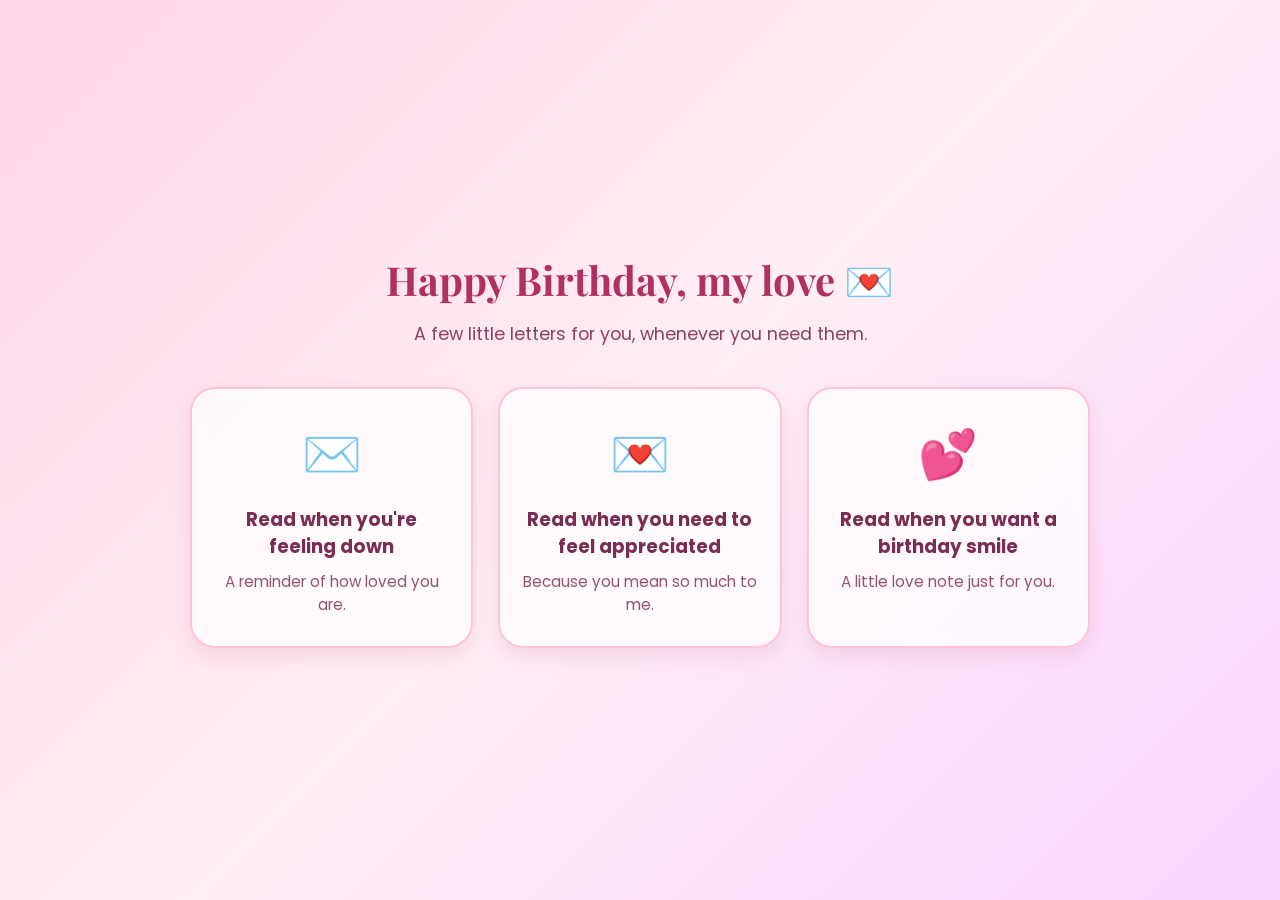
==== index.html @ e9e28c51 "lol" ====
<!DOCTYPE html>
<html lang="en">
<head>
  <meta charset="UTF-8" />
  <meta name="viewport" content="width=device-width, initial-scale=1.0" />
  <title>Happy Birthday My Love</title>
  <link rel="stylesheet" href="css/styles.css" />
</head>
<body>
  <div class="hearts"></div>

  <main class="container">
    <h1>Happy Birthday, my love 💌</h1>
    <p class="subtitle">A few little letters for you, whenever you need them.</p>

    <div class="envelope-grid">
      <a href="letter1.html" class="envelope-card">
        <div class="envelope-icon">✉️</div>
        <h2>Read when you're feeling down</h2>
        <p>A reminder of how loved you are.</p>
      </a>

      <a href="letter2.html" class="envelope-card">
        <div class="envelope-icon">💌</div>
        <h2>Read when you need to feel appreciated</h2>
        <p>Because you mean so much to me.</p>
      </a>

      <a href="letter3.html" class="envelope-card">
        <div class="envelope-icon">💕</div>
        <h2>Read when you want a birthday smile</h2>
        <p>A little love note just for you.</p>
      </a>
    </div>
  </main>
</body>
</html>
---- css/styles.css ----
@import url('https://fonts.googleapis.com/css2?family=Playfair+Display:wght@600;700&family=Poppins:wght@300;400;500;600&display=swap');

* {
  margin: 0;
  padding: 0;
  box-sizing: border-box;
}

body {
  font-family: 'Poppins', sans-serif;
  min-height: 100vh;
  background: linear-gradient(135deg, #ffd6e8, #ffeef5, #f9d6ff);
  color: #7a2c52;
}

.container,
.letter-page {
  min-height: 100vh;
  display: flex;
  flex-direction: column;
  justify-content: center;
  padding: 40px 20px;
  text-align: center;
}

h1 {
  font-family: 'Playfair Display', serif;
  font-size: 2.5rem;
  margin-bottom: 15px;
  color: #b03060;
}

.subtitle {
  font-size: 1.1rem;
  margin-bottom: 40px;
  color: #8a4061;
}

.envelope-grid {
  display: grid;
  grid-template-columns: repeat(auto-fit, minmax(220px, 1fr));
  gap: 25px;
  width: 100%;
  max-width: 900px;
  margin: 0 auto;
}

.envelope-card {
  background: rgba(255, 255, 255, 0.75);
  border: 2px solid #ffc2da;
  border-radius: 25px;
  padding: 30px 20px;
  text-decoration: none;
  color: #7a2c52;
  box-shadow: 0 8px 20px rgba(176, 48, 96, 0.12);
  transition: transform 0.25s ease, box-shadow 0.25s ease;
  backdrop-filter: blur(6px);
}

.envelope-card:hover {
  transform: translateY(-8px) scale(1.02);
  box-shadow: 0 14px 28px rgba(176, 48, 96, 0.18);
}

.envelope-icon {
  font-size: 3rem;
  margin-bottom: 15px;
}

.envelope-card h2 {
  font-size: 1.15rem;
  margin-bottom: 10px;
}

.envelope-card p {
  font-size: 0.95rem;
  color: #95506f;
}

.letter-box {
  max-width: 700px;
  margin: 0 auto;
  background: rgba(255, 255, 255, 0.82);
  padding: 40px 30px;
  border-radius: 28px;
  border: 2px solid #ffc2da;
  box-shadow: 0 10px 30px rgba(176, 48, 96, 0.14);
  text-align: left;
}

.letter-box h1 {
  text-align: center;
  margin-bottom: 25px;
}

.letter-box p {
  font-size: 1rem;
  line-height: 1.9;
  margin-bottom: 18px;
  color: #7a2c52;
}

.back-btn {
  display: inline-block;
  margin-top: 15px;
  text-decoration: none;
  background: #ff7eb3;
  color: white;
  padding: 12px 20px;
  border-radius: 999px;
  font-weight: 600;
  transition: background 0.25s ease, transform 0.25s ease;
}

.back-btn:hover {
  background: #e85d98;
  transform: scale(1.04);
}

@media (max-width: 600px) {
  h1 {
    font-size: 2rem;
  }

  .letter-box {
    padding: 28px 20px;
  }

  .envelope-card {
    padding: 24px 18px;
  }
}
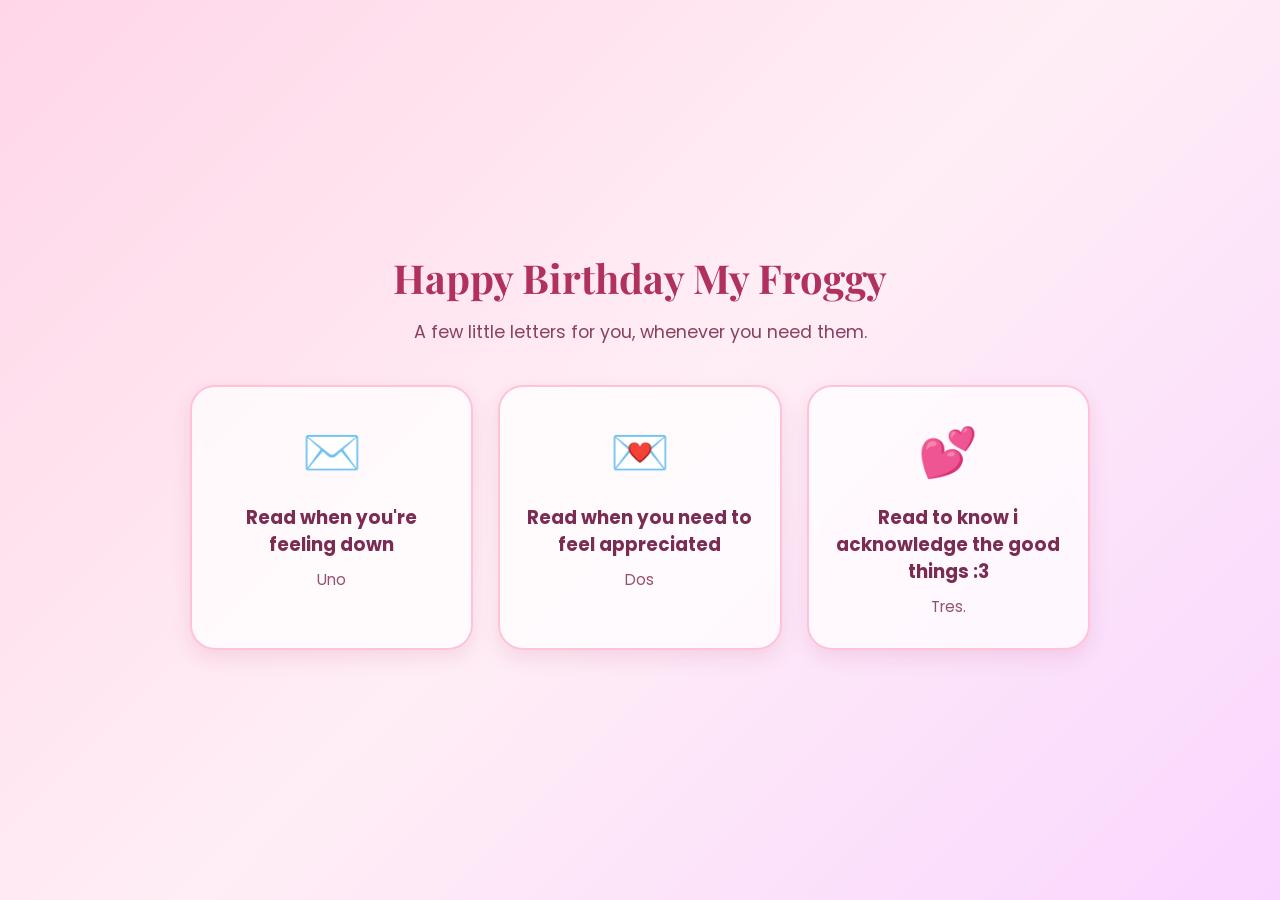
==== commit b86c9ffe: "ahhhhh" ====
--- a/index.html
+++ b/index.html
@@ -10,26 +10,26 @@
   <div class="hearts"></div>
 
   <main class="container">
-    <h1>Happy Birthday, my love 💌</h1>
+    <h1>Happy Birthday My Froggy </h1>
     <p class="subtitle">A few little letters for you, whenever you need them.</p>
 
     <div class="envelope-grid">
       <a href="letter1.html" class="envelope-card">
         <div class="envelope-icon">✉️</div>
         <h2>Read when you're feeling down</h2>
-        <p>A reminder of how loved you are.</p>
+        <p>Uno</p>
       </a>
 
       <a href="letter2.html" class="envelope-card">
         <div class="envelope-icon">💌</div>
         <h2>Read when you need to feel appreciated</h2>
-        <p>Because you mean so much to me.</p>
+        <p>Dos</p>
       </a>
 
       <a href="letter3.html" class="envelope-card">
         <div class="envelope-icon">💕</div>
-        <h2>Read when you want a birthday smile</h2>
-        <p>A little love note just for you.</p>
+        <h2>Read to know i acknowledge the good things :3</h2>
+        <p>Tres.</p>
       </a>
     </div>
   </main>
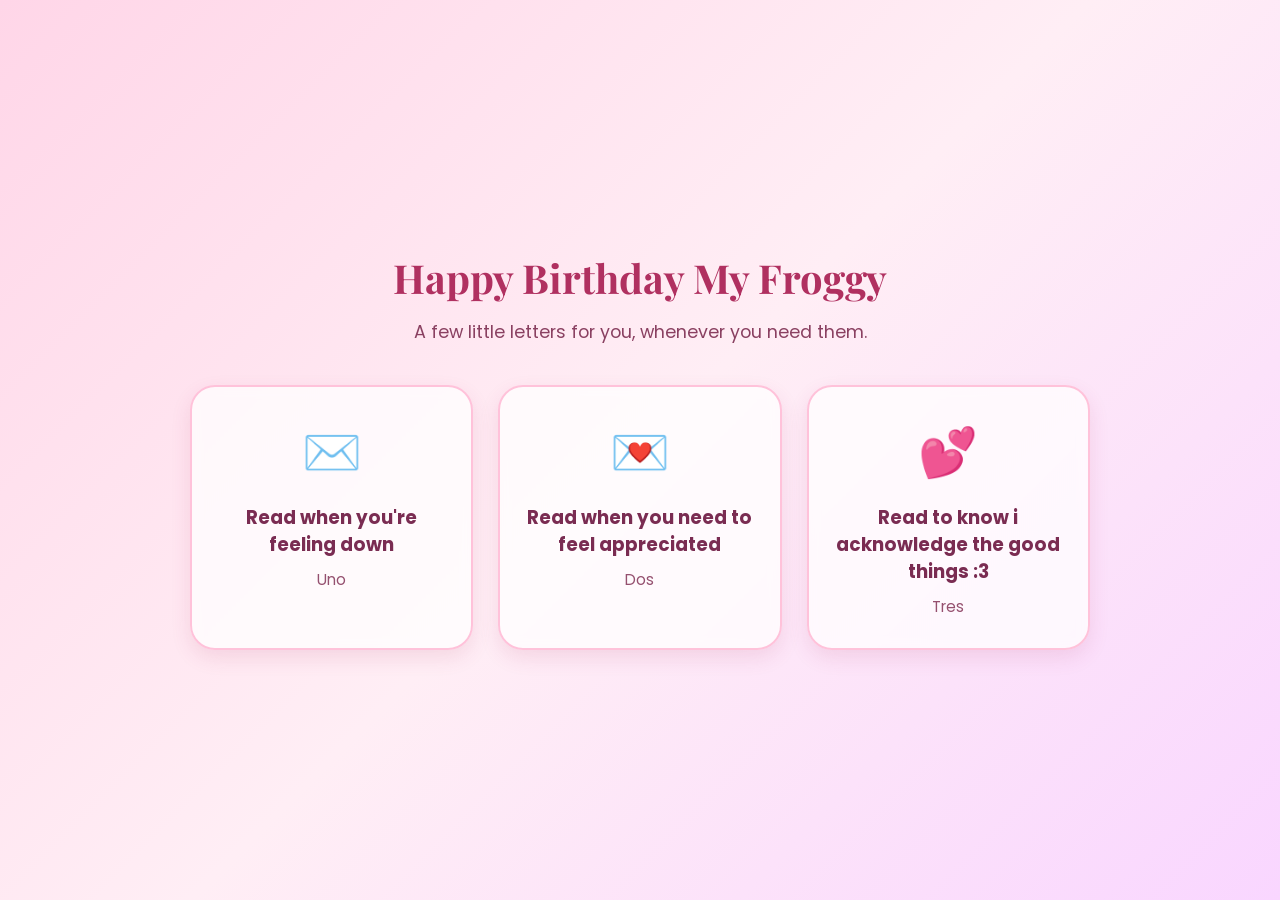
==== commit c105fe75: "period" ====
--- a/index.html
+++ b/index.html
@@ -29,7 +29,7 @@
       <a href="letter3.html" class="envelope-card">
         <div class="envelope-icon">💕</div>
         <h2>Read to know i acknowledge the good things :3</h2>
-        <p>Tres.</p>
+        <p>Tres</p>
       </a>
     </div>
   </main>
